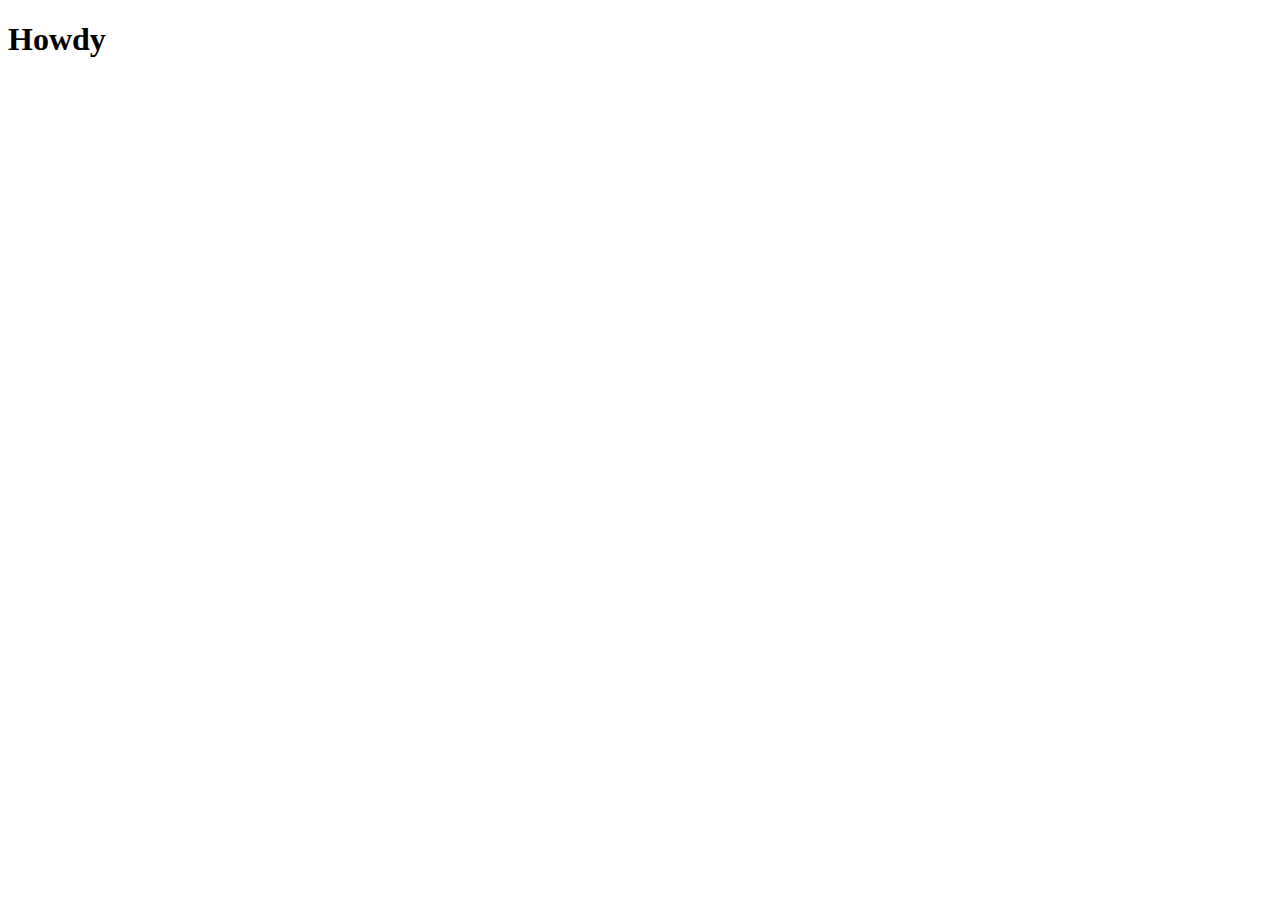
==== index.html @ bbb5dd1a "Add files via upload" ====
<!doctype html>
<html lang="nl">
	
<head>
	<meta charset="UTF-8">
	<meta name="author" content="jouw naam">
	<meta name="viewport" content="width=device-width, initial-scale=1">
	
	<title>Howdy</title>
	
	<link href="styles/style.css" rel="stylesheet">
</head>

<body>
	<h1>Howdy</h1>
	<script src="scripts/script.js"></script>
</body>
	
</html>
---- styles/style.css ----
/* CSS Document */
*, *::after, *::before {
  box-sizing:border-box;  
}
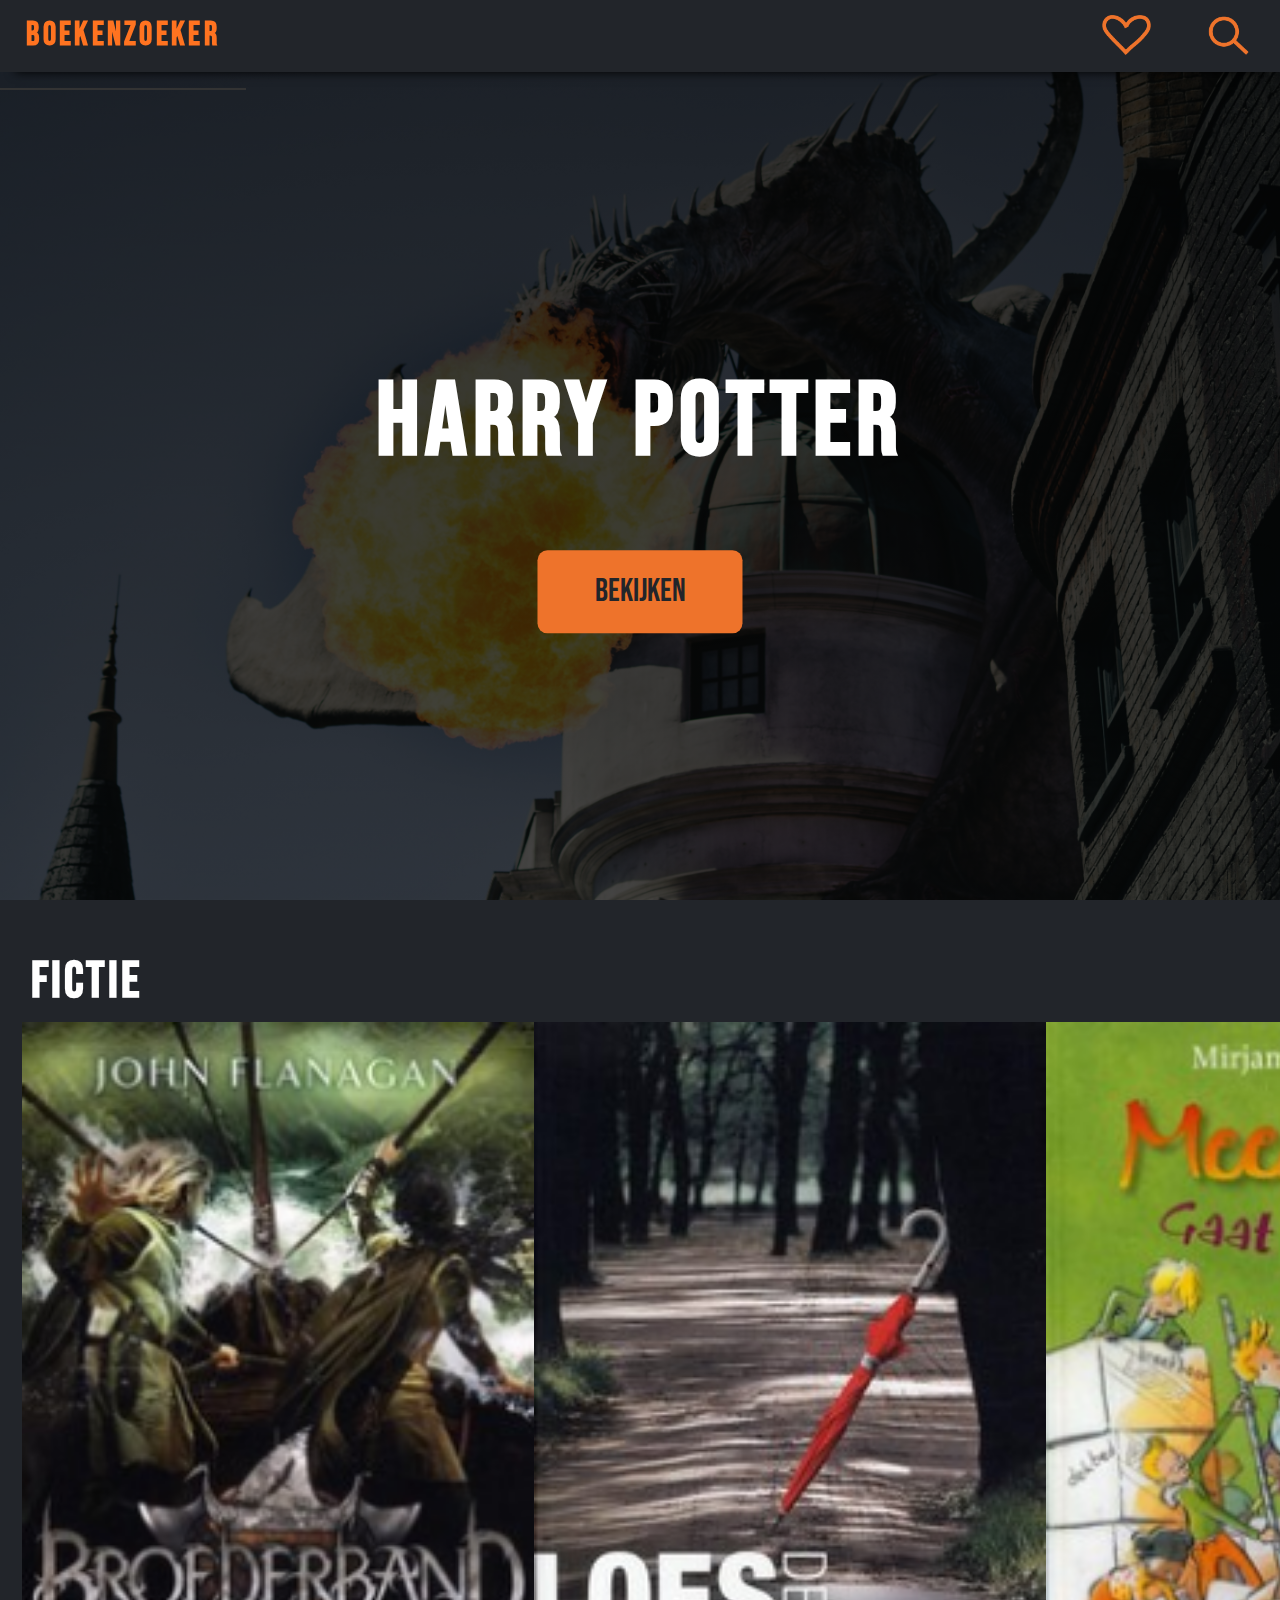
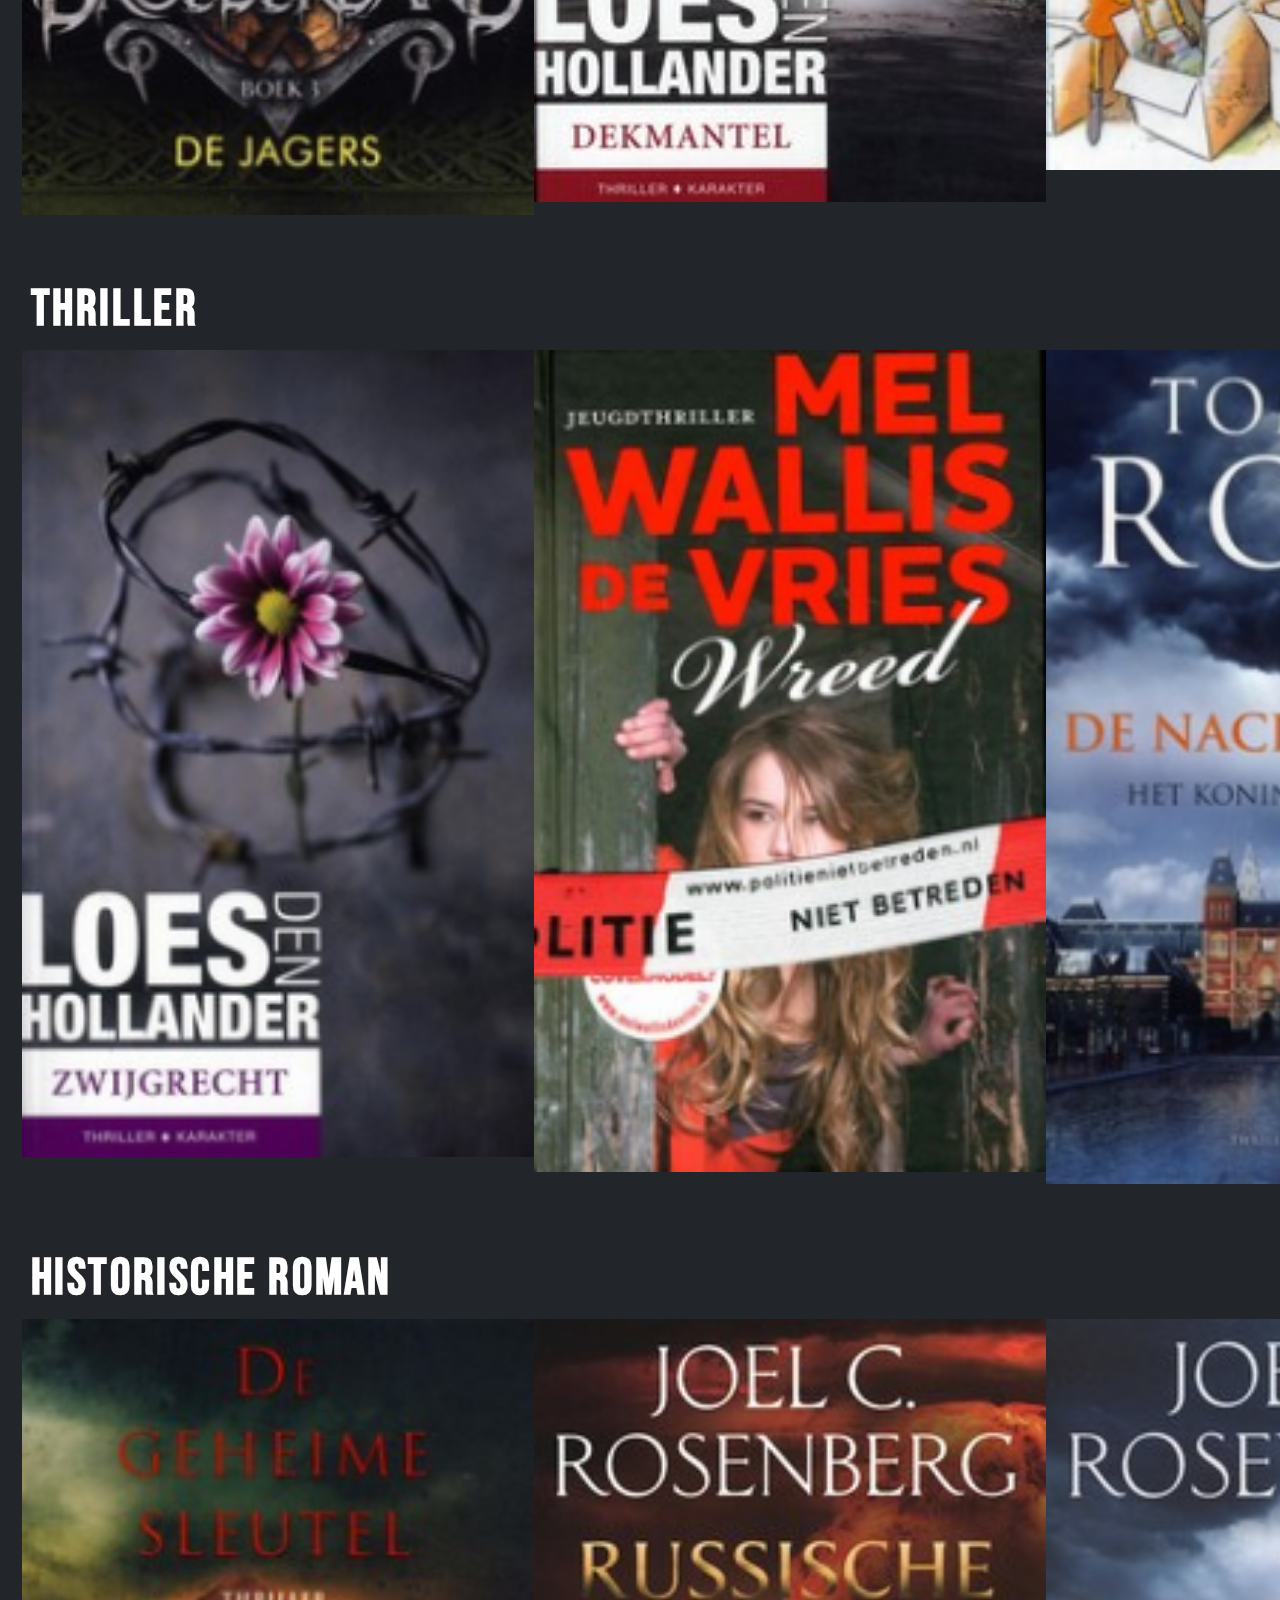
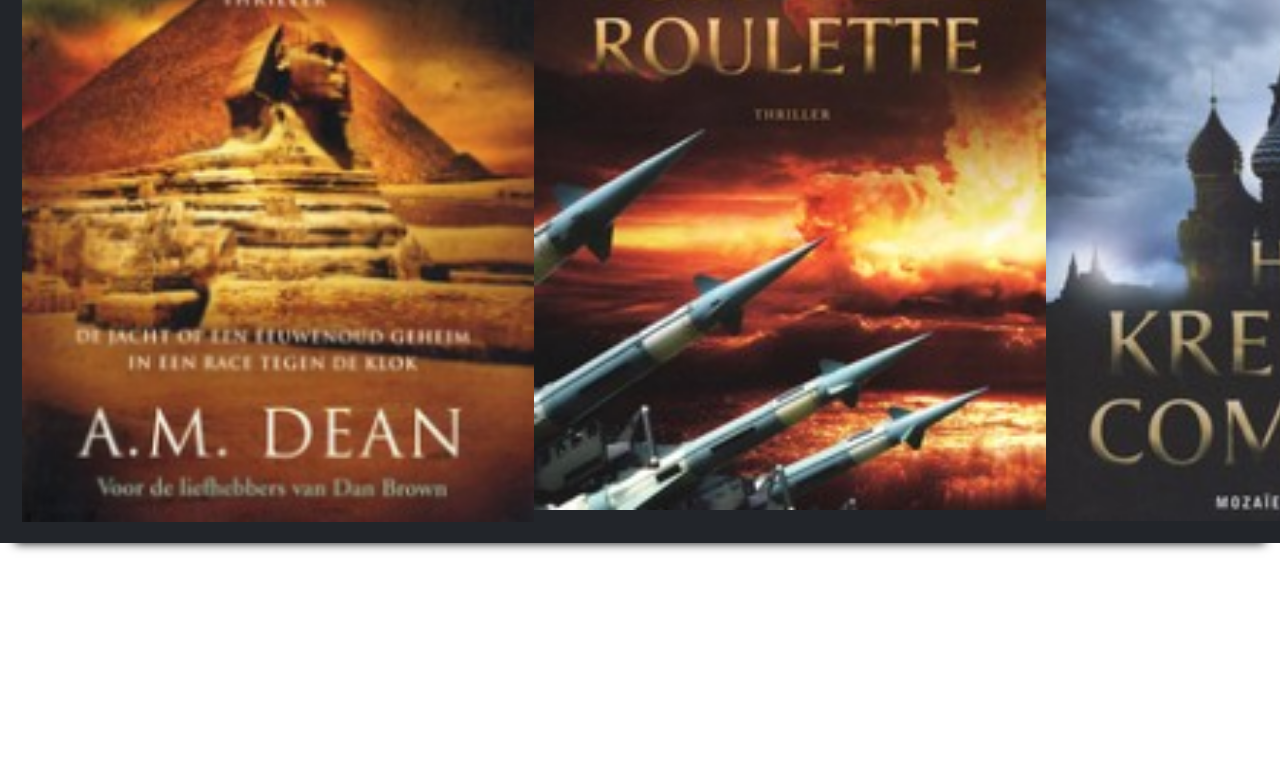
==== commit 096ba061: "Add files via upload" ====
--- a/index.html
+++ b/index.html
@@ -1,19 +1,114 @@
 <!doctype html>
 <html lang="nl">
-	
+
 <head>
-	<meta charset="UTF-8">
-	<meta name="author" content="jouw naam">
-	<meta name="viewport" content="width=device-width, initial-scale=1">
-	
-	<title>Howdy</title>
-	
-	<link href="styles/style.css" rel="stylesheet">
+    <meta charset="UTF-8">
+    <meta name="author" content="jouw naam">
+    <meta name="viewport" content="width=device-width, initial-scale=1">
+    <link rel="preconnect" href="https://fonts.gstatic.com">
+    <link href="https://fonts.googleapis.com/css2?family=Bebas+Neue&display=swap" rel="stylesheet">
+    <title>Boekenzoeker</title>
+
+    <link href="styles/style.css" rel="stylesheet">
 </head>
 
 <body>
-	<h1>Howdy</h1>
-	<script src="scripts/script.js"></script>
+    <header>
+        <nav>
+            <ul>
+                <li><a href="">Boekenzoeker</a></li>
+                <li><a href=""><img src="images/like.png" alt="like button"></a></li>
+                <li><a href=""><img src="images/zoek.png" alt="zoek button"></a></li>
+            </ul>
+        </nav>
+    </header>
+    <main>
+        <section>
+            <h1>Harry Potter</h1>
+            <button>Bekijken</button>
+        </section>
+        <section>
+            <h1>Fictie</h1>
+            <ul>
+                <li>
+                    <img src="images/fictie1.png" alt="boek broederband" />
+                </li>
+
+                <li>
+                    <img src="images/fictie2.png" alt="boek dekmantel" />
+                </li>
+
+                <li>
+                    <img src="images/fictie3.png" alt="boek mees kees" />
+                </li>
+
+                <li>
+                    <img src="images/fictie4.png" alt="boek de grijze jager" />
+                </li>
+
+                <li>
+                    <img src="images/fictie5.png" alt="boek broederband" />
+                </li>
+            </ul>
+        </section>
+        <section>
+            <h1>Thriller</h1>
+            <ul>
+                <li>
+                    <img src="images/thriller1.png" alt="boek zwijgrecht" />
+                </li>
+
+                <li>
+                    <img src="images/thriller2.png" alt="boek wreed" />
+                </li>
+
+                <li>
+                    <img src="images/thriller3.png" alt="boek de nachtwaker" />
+                </li>
+
+                <li>
+                    <img src="images/thriller4.png" alt="boek glas hard" />
+                </li>
+
+                <li>
+                    <img src="images/thriller5.png" alt="boek troost kind" />
+                </li>
+            </ul>
+        </section>
+        <section>
+            <h1>Historische roman</h1>
+            <ul>
+                <li>
+                    <img src="images/roman1.png" alt="boek de geheime sleutel" />
+                </li>
+
+                <li>
+                    <img src="images/roman2.png" alt="boek russisch roulette" />
+                </li>
+
+                <li>
+                    <img src="images/roman3.png" alt="boek het kremlin complot" />
+                </li>
+
+                <li>
+                    <img src="images/roman4.png" alt="boek schutters zilver" />
+                </li>
+
+                <li>
+                    <img src="images/roman5.png" alt="boek de griepbom" />
+                </li>
+            </ul>
+        </section>
+    </main>
+
+    <footer>
+        <section>
+            <img src="images/facebook.png" alt="facebook logo" />
+            <img src="images/instagram.png" alt="instagram logo" />
+            <img src="images/whatsapp.png" alt="whatsapp logo" />
+        </section>
+    </footer>
+
 </body>
-	
+
 </html>
--- a/styles/style.css
+++ b/styles/style.css
@@ -1,5 +1,184 @@
-/* CSS Document */
-*, *::after, *::before {
-  box-sizing:border-box;  
+*,
+*::after,
+*::before {
+    box-sizing: border-box;
+    margin: 0;
+    padding: 0;
+    font-family: 'Bebas Neue', cursive;
 }
 
+nav ul {
+    display: flex;
+    text-align: center;
+    padding: 15px 0 5px 0;
+    position: fixed;
+    width: 100vw;
+    z-index: 1;
+    background-color: #22252a;
+    box-shadow: 0px 15px 10px -15px black;
+}
+
+nav li {
+    list-style-type: none;
+}
+
+nav li:first-of-type {
+    /* Deze margin code heb ik van de 2e bron uit de readme. */
+    margin-right: auto;
+    text-align: left;
+}
+
+nav li img {
+    width: 1.5em;
+}
+
+nav li a {
+    padding: 1em 0.8em;
+    color: #FF7320;
+    font-size: calc(1.1em + 1.2vw);
+    font-weight: 900;
+    text-decoration: none;
+    text-transform: uppercase;
+    letter-spacing: 0.1em;
+}
+
+nav li a:hover {
+    border-bottom: 2px solid #333333;
+}
+
+main section:nth-of-type(1) {
+    background: linear-gradient(rgba(0, 0, 0, 0.8), rgba(0, 0, 0, 0.7)), url("../images/banner_header.jpg");
+    background-repeat: no-repeat;
+    height: 100vh;
+    background-size: cover;
+    background-position: 40% 80%;
+}
+
+main section:nth-of-type(1) H1 {
+    position: relative;
+    font-size: calc(2.5em + 5vw);
+    text-transform: uppercase;
+    color: white;
+    text-align: center;
+    top: 40%;
+    letter-spacing: 0.05em;
+}
+
+button {
+    background-color: #EE732B;
+    border: none;
+    color: #22252a;
+    padding: 0.7em 1.8em;
+    text-align: center;
+    text-decoration: none;
+    font-size: calc(1.1em + 1.1vw);
+    border-radius: 10px;
+}
+
+button:nth-of-type(1) {
+    position: absolute;
+    bottom: 25%;
+    left: 50%;
+    transform: translate(-50%, -50%);
+}
+
+button:nth-of-type(1):hover {
+    color: red;
+}
+
+main section:nth-of-type(2) {
+    background-color: #22252a;
+    background-repeat: no-repeat;
+    background-size: cover;
+    background-position: 40% 80%;
+}
+
+main section:nth-of-type(2) H1 {
+    position: relative;
+    font-size: calc(2em + 1.5vw);
+    text-transform: uppercase;
+    color: white;
+    text-align: left;
+    padding: 1em 0 0.2em 0.6em;
+    letter-spacing: 0.05em;
+}
+
+section:nth-of-type(3) {
+    background-color: #22252a;
+    background-repeat: no-repeat;
+    background-size: cover;
+    background-position: 40% 80%;
+}
+
+main section:nth-of-type(3) H1 {
+    position: relative;
+    font-size: calc(2em + 1.5vw);
+    text-transform: uppercase;
+    color: white;
+    text-align: left;
+    padding: 1em 0 0.2em 0.6em;
+    letter-spacing: 0.05em;
+}
+
+main section:nth-of-type(4) {
+    background-color: #22252a;
+    background-repeat: no-repeat;
+    background-size: cover;
+    background-position: 40% 80%;
+    margin-bottom: 25vh;
+    box-shadow: 0px 15px 10px -15px black;
+}
+
+main section:nth-of-type(4) H1 {
+    position: relative;
+    font-size: calc(2em + 1.5vw);
+    text-transform: uppercase;
+    color: white;
+    text-align: left;
+    padding: 1em 0 0.2em 0.6em;
+    letter-spacing: 0.05em;
+}
+
+main section ul {
+    margin: 0;
+    padding: 0;
+    list-style: none;
+    display: flex;
+    overflow: auto;
+    /* Deze code heb ik van de 1e bron uit de readme*/
+    scroll-snap-type: x mandatory;
+    /* Deze code heb ik van de 1e bron uit de readme*/
+    scroll-behavior: smooth;
+}
+
+main section li {
+    position: relative;
+    max-width: 32em;
+    padding: 0;
+    flex-shrink: 0;
+    /* Deze code heb ik van de 1e bron uit de readme*/
+    scroll-snap-align: center;
+}
+
+main section img {
+    width: 40vw;
+    margin: 0 0 0.5em 1.4em;
+}
+
+footer section:nth-of-type(1) {
+    display: flex;
+    justify-content: space-around;
+    position: fixed;
+    height: 25vh;
+    background-color: #22252a;
+    bottom: 0;
+    left: 0;
+    right: 0;
+    z-index: -1;
+}
+
+footer section img {
+    width: 10vw;
+    height: 10vw;
+    margin-top: 9.5vh;
+}
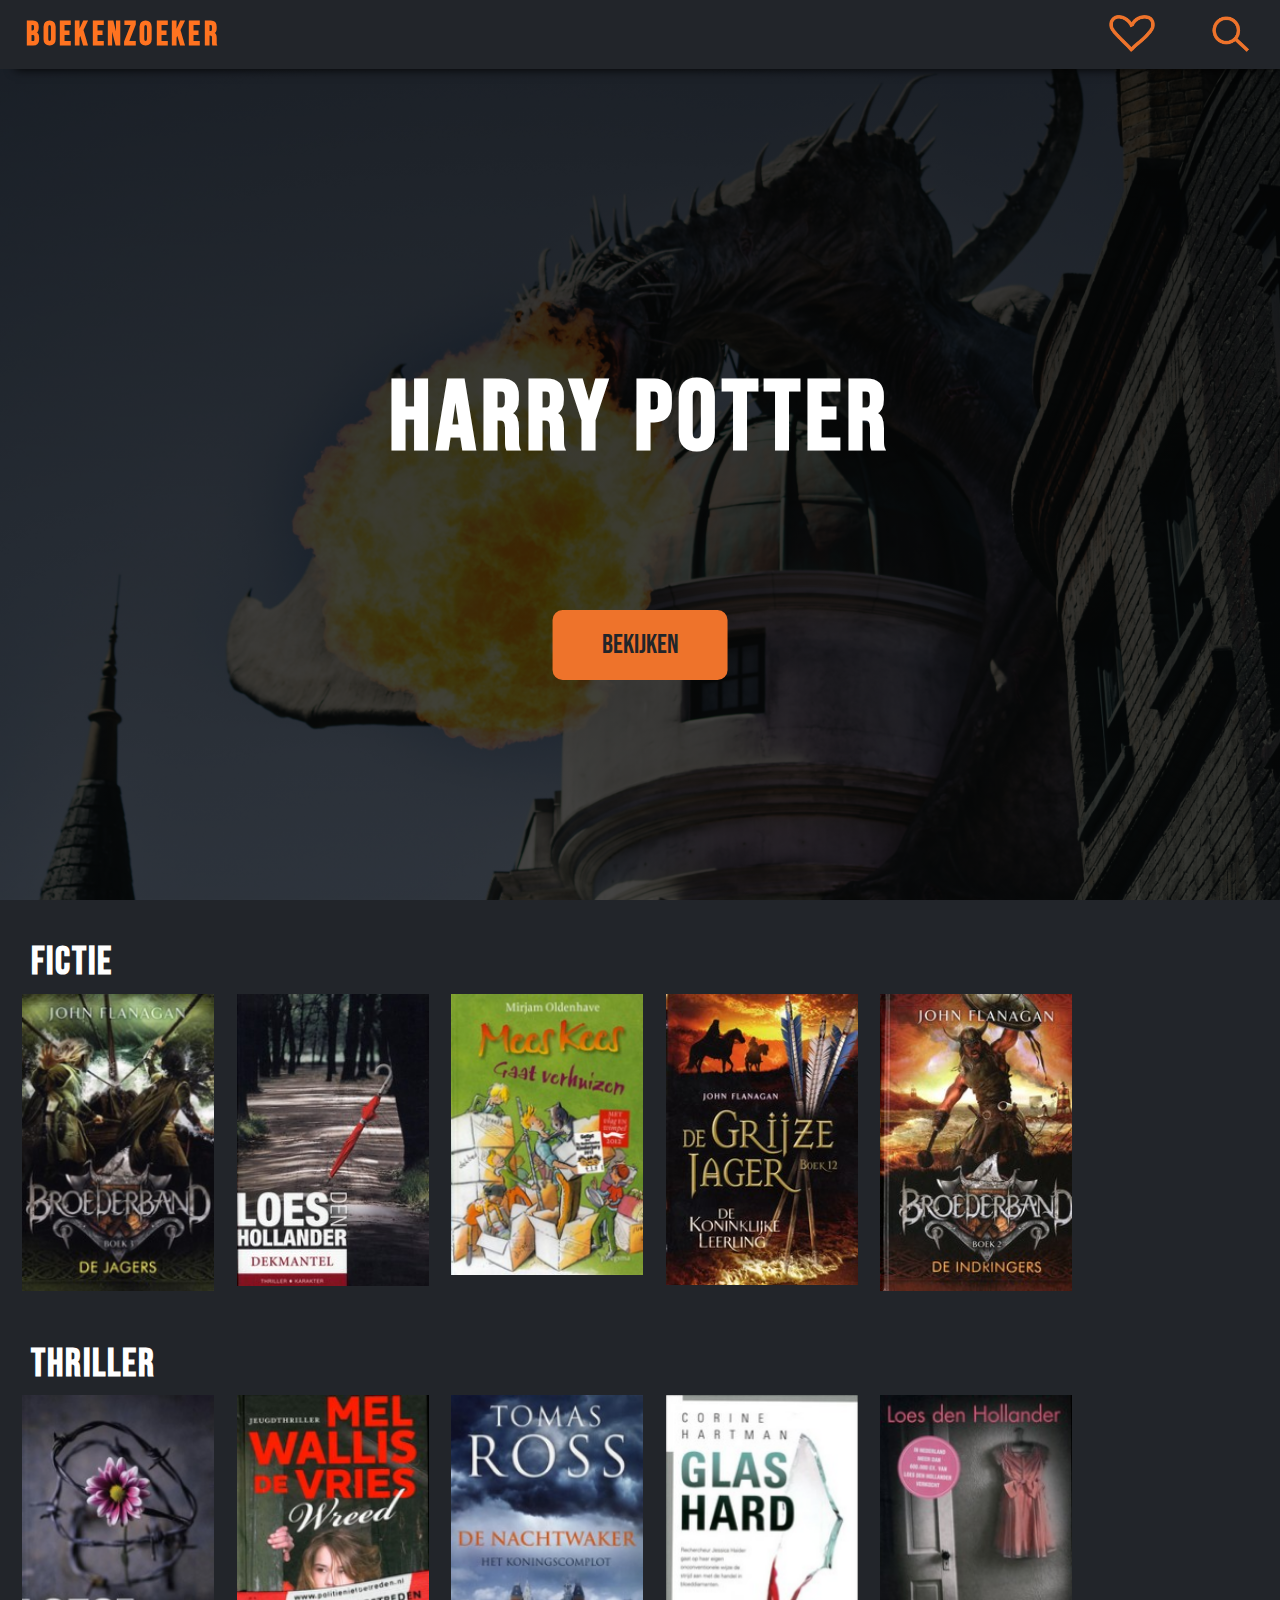
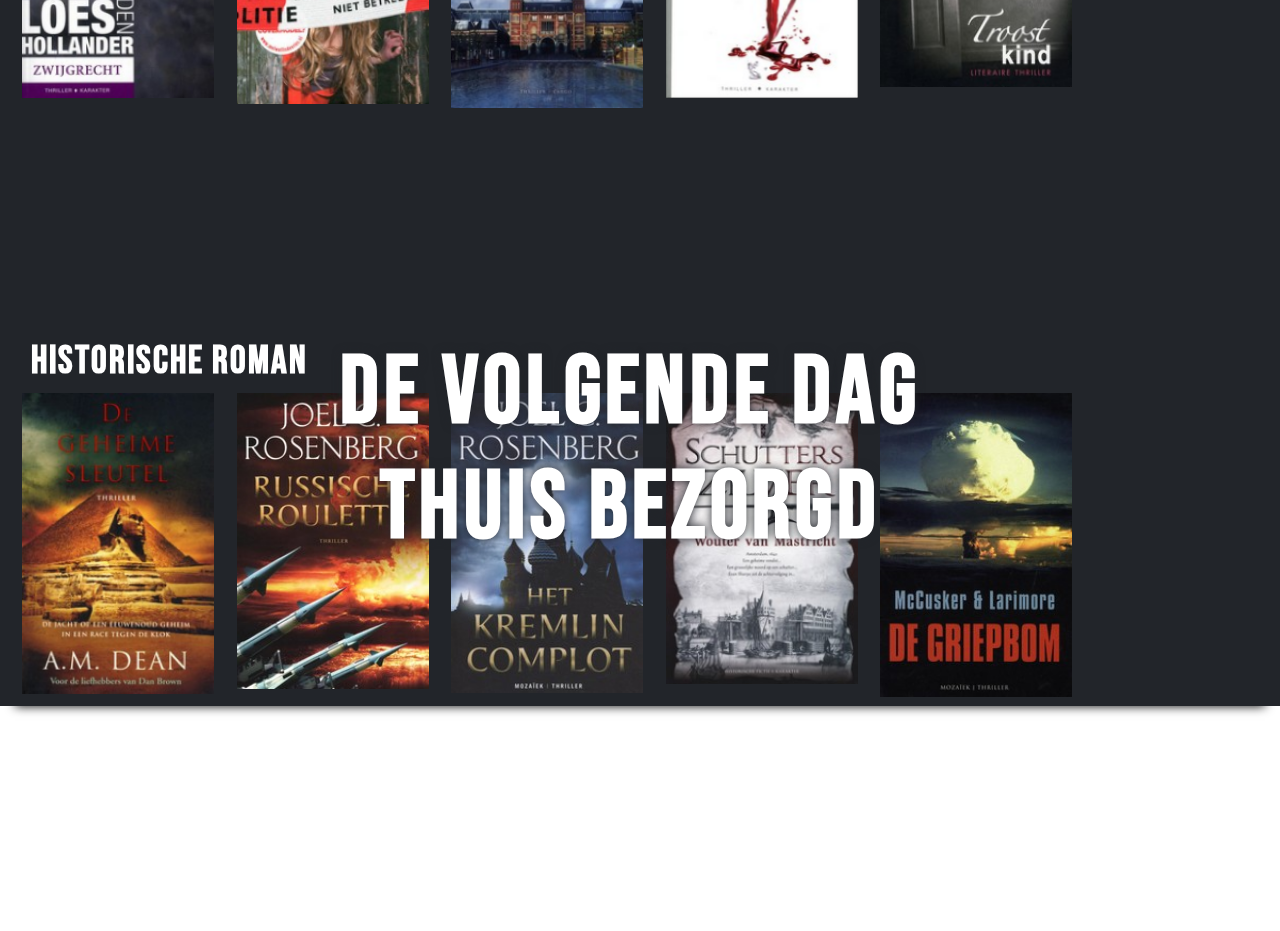
==== commit d1552beb: "Add files via upload" ====
--- a/index.html
+++ b/index.html
@@ -76,6 +76,12 @@
             </ul>
         </section>
         <section>
+           <h1>De volgende dag thuis bezorgd</h1>
+            <video autoplay muted loop>
+                <source src="images/reading_video.mp4" type="video/mp4">
+            </video>
+        </section>
+        <section>
             <h1>Historische roman</h1>
             <ul>
                 <li>
--- a/styles/style.css
+++ b/styles/style.css
@@ -7,14 +7,19 @@
     font-family: 'Bebas Neue', cursive;
 }
 
+body {
+    --achtergrondkleur: #22252a;
+    --normalekleur: #FF7320;
+}
+
 nav ul {
     display: flex;
     text-align: center;
     padding: 15px 0 5px 0;
     position: fixed;
     width: 100vw;
-    z-index: 1;
-    background-color: #22252a;
+    z-index: 2;
+    background-color: var(--achtergrondkleur);
     box-shadow: 0px 15px 10px -15px black;
 }
 
@@ -29,12 +34,12 @@
 }
 
 nav li img {
-    width: 1.5em;
+    width: calc(1em + 1vw);
 }
 
 nav li a {
-    padding: 1em 0.8em;
-    color: #FF7320;
+    padding: 1.2vw 0.8em;
+    color: var(--normalekleur);
     font-size: calc(1.1em + 1.2vw);
     font-weight: 900;
     text-decoration: none;
@@ -42,101 +47,15 @@
     letter-spacing: 0.1em;
 }
 
-nav li a:hover {
-    border-bottom: 2px solid #333333;
-}
-
-main section:nth-of-type(1) {
-    background: linear-gradient(rgba(0, 0, 0, 0.8), rgba(0, 0, 0, 0.7)), url("../images/banner_header.jpg");
-    background-repeat: no-repeat;
-    height: 100vh;
-    background-size: cover;
-    background-position: 40% 80%;
-}
-
-main section:nth-of-type(1) H1 {
-    position: relative;
-    font-size: calc(2.5em + 5vw);
-    text-transform: uppercase;
-    color: white;
-    text-align: center;
-    top: 40%;
-    letter-spacing: 0.05em;
-}
-
 button {
     background-color: #EE732B;
     border: none;
-    color: #22252a;
+    color: var(--achtergrondkleur);
     padding: 0.7em 1.8em;
     text-align: center;
     text-decoration: none;
-    font-size: calc(1.1em + 1.1vw);
+    font-size: 1.7em;
     border-radius: 10px;
-}
-
-button:nth-of-type(1) {
-    position: absolute;
-    bottom: 25%;
-    left: 50%;
-    transform: translate(-50%, -50%);
-}
-
-button:nth-of-type(1):hover {
-    color: red;
-}
-
-main section:nth-of-type(2) {
-    background-color: #22252a;
-    background-repeat: no-repeat;
-    background-size: cover;
-    background-position: 40% 80%;
-}
-
-main section:nth-of-type(2) H1 {
-    position: relative;
-    font-size: calc(2em + 1.5vw);
-    text-transform: uppercase;
-    color: white;
-    text-align: left;
-    padding: 1em 0 0.2em 0.6em;
-    letter-spacing: 0.05em;
-}
-
-section:nth-of-type(3) {
-    background-color: #22252a;
-    background-repeat: no-repeat;
-    background-size: cover;
-    background-position: 40% 80%;
-}
-
-main section:nth-of-type(3) H1 {
-    position: relative;
-    font-size: calc(2em + 1.5vw);
-    text-transform: uppercase;
-    color: white;
-    text-align: left;
-    padding: 1em 0 0.2em 0.6em;
-    letter-spacing: 0.05em;
-}
-
-main section:nth-of-type(4) {
-    background-color: #22252a;
-    background-repeat: no-repeat;
-    background-size: cover;
-    background-position: 40% 80%;
-    margin-bottom: 25vh;
-    box-shadow: 0px 15px 10px -15px black;
-}
-
-main section:nth-of-type(4) H1 {
-    position: relative;
-    font-size: calc(2em + 1.5vw);
-    text-transform: uppercase;
-    color: white;
-    text-align: left;
-    padding: 1em 0 0.2em 0.6em;
-    letter-spacing: 0.05em;
 }
 
 main section ul {
@@ -161,8 +80,125 @@
 }
 
 main section img {
-    width: 40vw;
-    margin: 0 0 0.5em 1.4em;
+    width: calc(8em + 5vw);
+    margin: 0 0 0.3em 1.4em;
+}
+
+main section:nth-of-type(1) {
+    background: linear-gradient(rgba(0, 0, 0, 0.8), rgba(0, 0, 0, 0.7)), url("../images/banner_header.jpg");
+    background-repeat: no-repeat;
+    height: 100vh;
+    background-size: cover;
+    background-position: 40% 80%;
+}
+
+main section:nth-of-type(1) H1 {
+    position: relative;
+    font-size: calc(3em + 4vw);
+    text-transform: uppercase;
+    color: white;
+    text-align: center;
+    top: 40%;
+    letter-spacing: 0.05em;
+}
+
+button:nth-of-type(1) {
+    position: absolute;
+    bottom: calc(3.5em + 10vh);
+    left: 50%;
+    transform: translate(-50%, -50%);
+}
+
+button:nth-of-type(1):hover {
+    color: red;
+}
+
+main section:nth-of-type(2) {
+    background-color: var(--achtergrondkleur);
+    background-repeat: no-repeat;
+    background-size: cover;
+    background-position: 40% 80%;
+}
+
+main section:nth-of-type(2) H1 {
+    position: relative;
+    font-size: calc(1.5em + 1.2vw);
+    text-transform: uppercase;
+    color: white;
+    text-align: left;
+    padding: 1em 0 0.2em 0.8em;
+    letter-spacing: 0.05em;
+}
+
+section:nth-of-type(3) {
+    background-color: var(--achtergrondkleur);
+    background-repeat: no-repeat;
+    background-size: cover;
+    background-position: 40% 80%;
+}
+
+main section:nth-of-type(3) H1 {
+    position: relative;
+    font-size: calc(1.5em + 1.2vw);
+    text-transform: uppercase;
+    color: white;
+    text-align: left;
+    padding: 1em 0 0.2em 0.8em;
+    letter-spacing: 0.05em;
+}
+
+section:nth-of-type(4) {
+    background-color: var(--achtergrondkleur);
+    background-repeat: no-repeat;
+    background-size: cover;
+    background-position: 40% 80%;
+}
+
+/* Deze code heb ik van de 3e bron uit de readme*/
+section:nth-of-type(4) video {
+    position: relative;
+    width: 80vw;
+    height: auto;
+    border-radius: 20px;
+    margin-top: 25%;
+    margin-bottom: -23%;
+    left: 50%;
+    transform: translate(-50%, -50%);
+}
+
+main section:nth-of-type(4) H1 {
+    position: absolute;
+    font-size: calc(1em + 6.2vw);
+    text-transform: uppercase;
+    color: white;
+    text-align: left;
+    padding: 1em 0 0.2em 0.6em;
+    letter-spacing: 0.05em;
+    margin-top: 23%;
+    left: 47%;
+    transform: translate(-50%, -50%);
+    z-index: 1;
+    text-align: center;
+    text-shadow: 0 0 0.1em var(--achtergrondkleur);
+}
+
+main section:nth-of-type(5) {
+    background-color: #22252a;
+    background-repeat: no-repeat;
+    background-size: cover;
+    background-position: 40% 80%;
+    margin-bottom: 25vh;
+    box-shadow: 0px 15px 10px -15px black;
+}
+
+main section:nth-of-type(5) H1 {
+    position: relative;
+    font-size: calc(1.5em + 1.2vw);
+    text-transform: uppercase;
+    color: white;
+    text-align: left;
+    padding: 1em 0 0.2em 0.8em;
+    letter-spacing: 0.05em;
 }
 
 footer section:nth-of-type(1) {
@@ -178,7 +214,18 @@
 }
 
 footer section img {
-    width: 10vw;
-    height: 10vw;
+    width: calc(2em + 2vw);
+    height: calc(2em + 2vw);
     margin-top: 9.5vh;
 }
+
+@media (max-width:70em) {
+    section:nth-of-type(4) video {
+        width: 100vw;
+        border-radius: 0;
+    }
+
+    section:nth-of-type(4) {
+        padding-top: 10vh;
+    }
+}
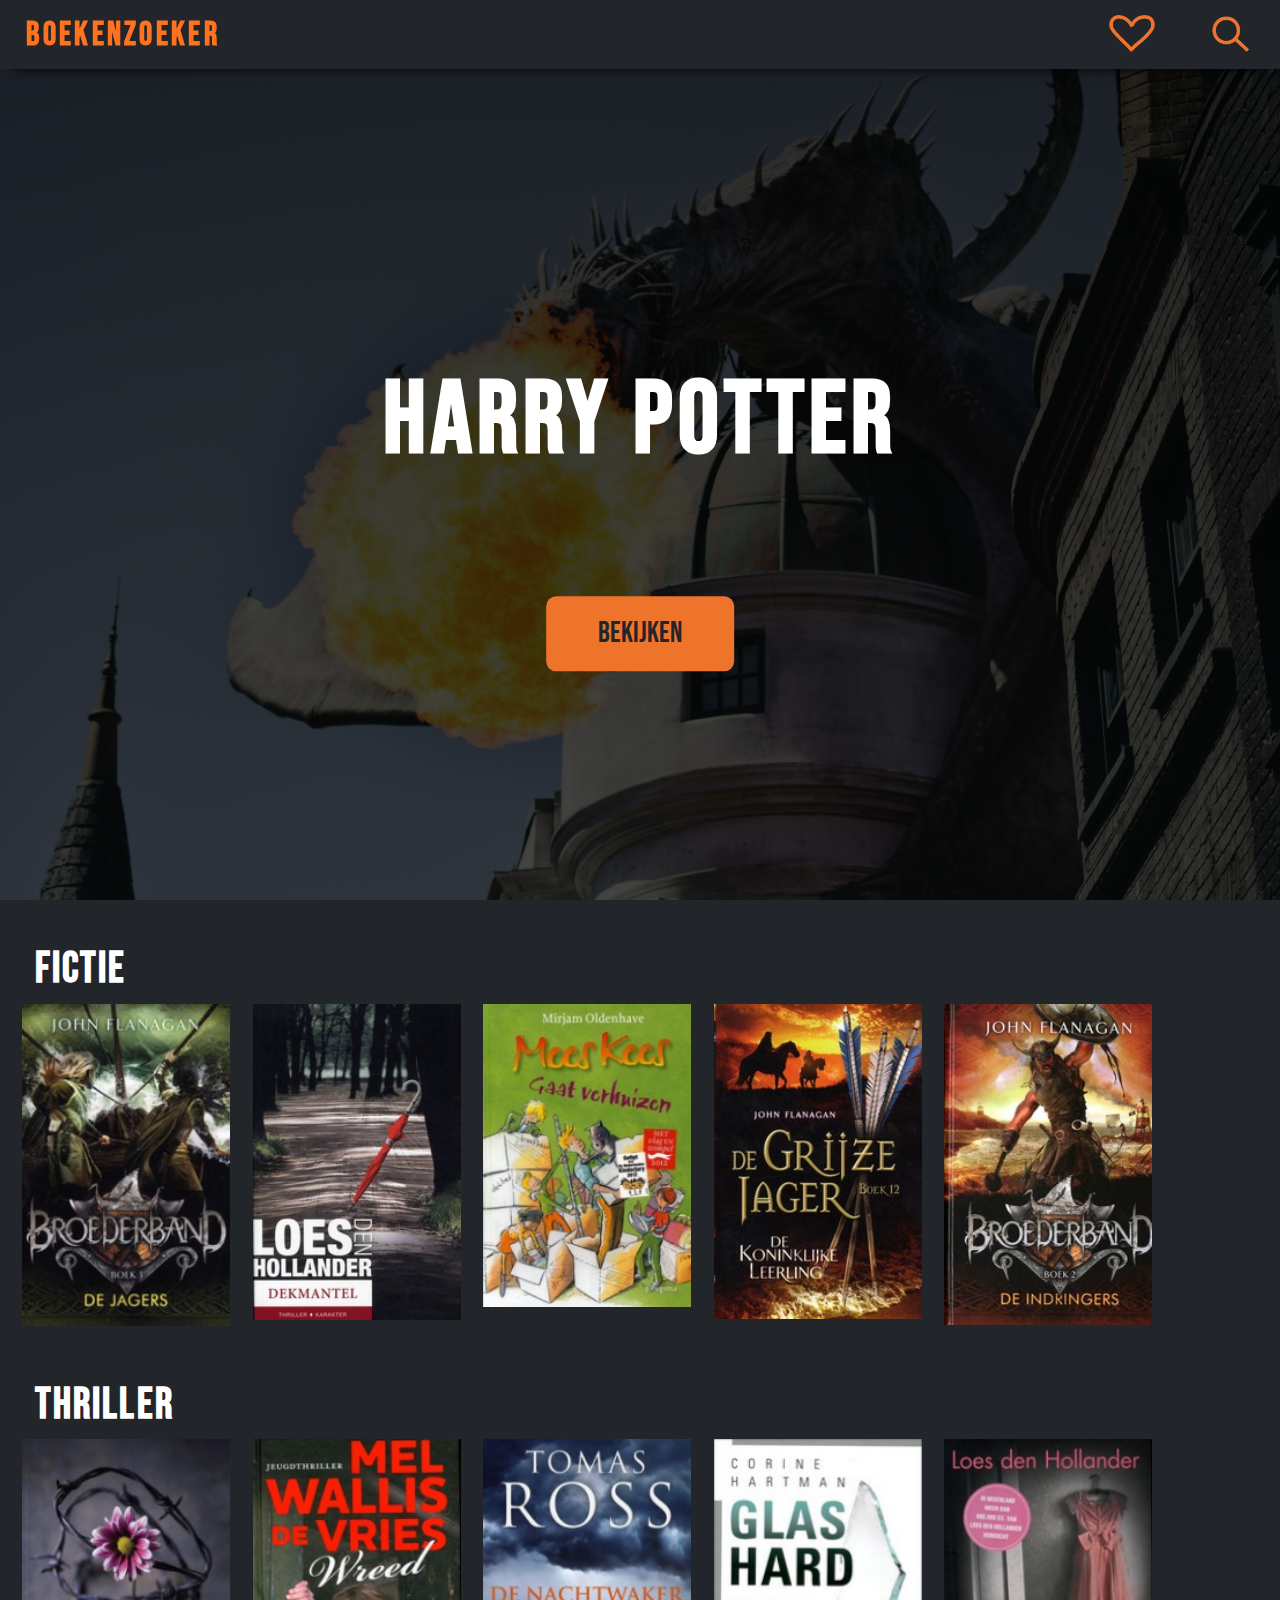
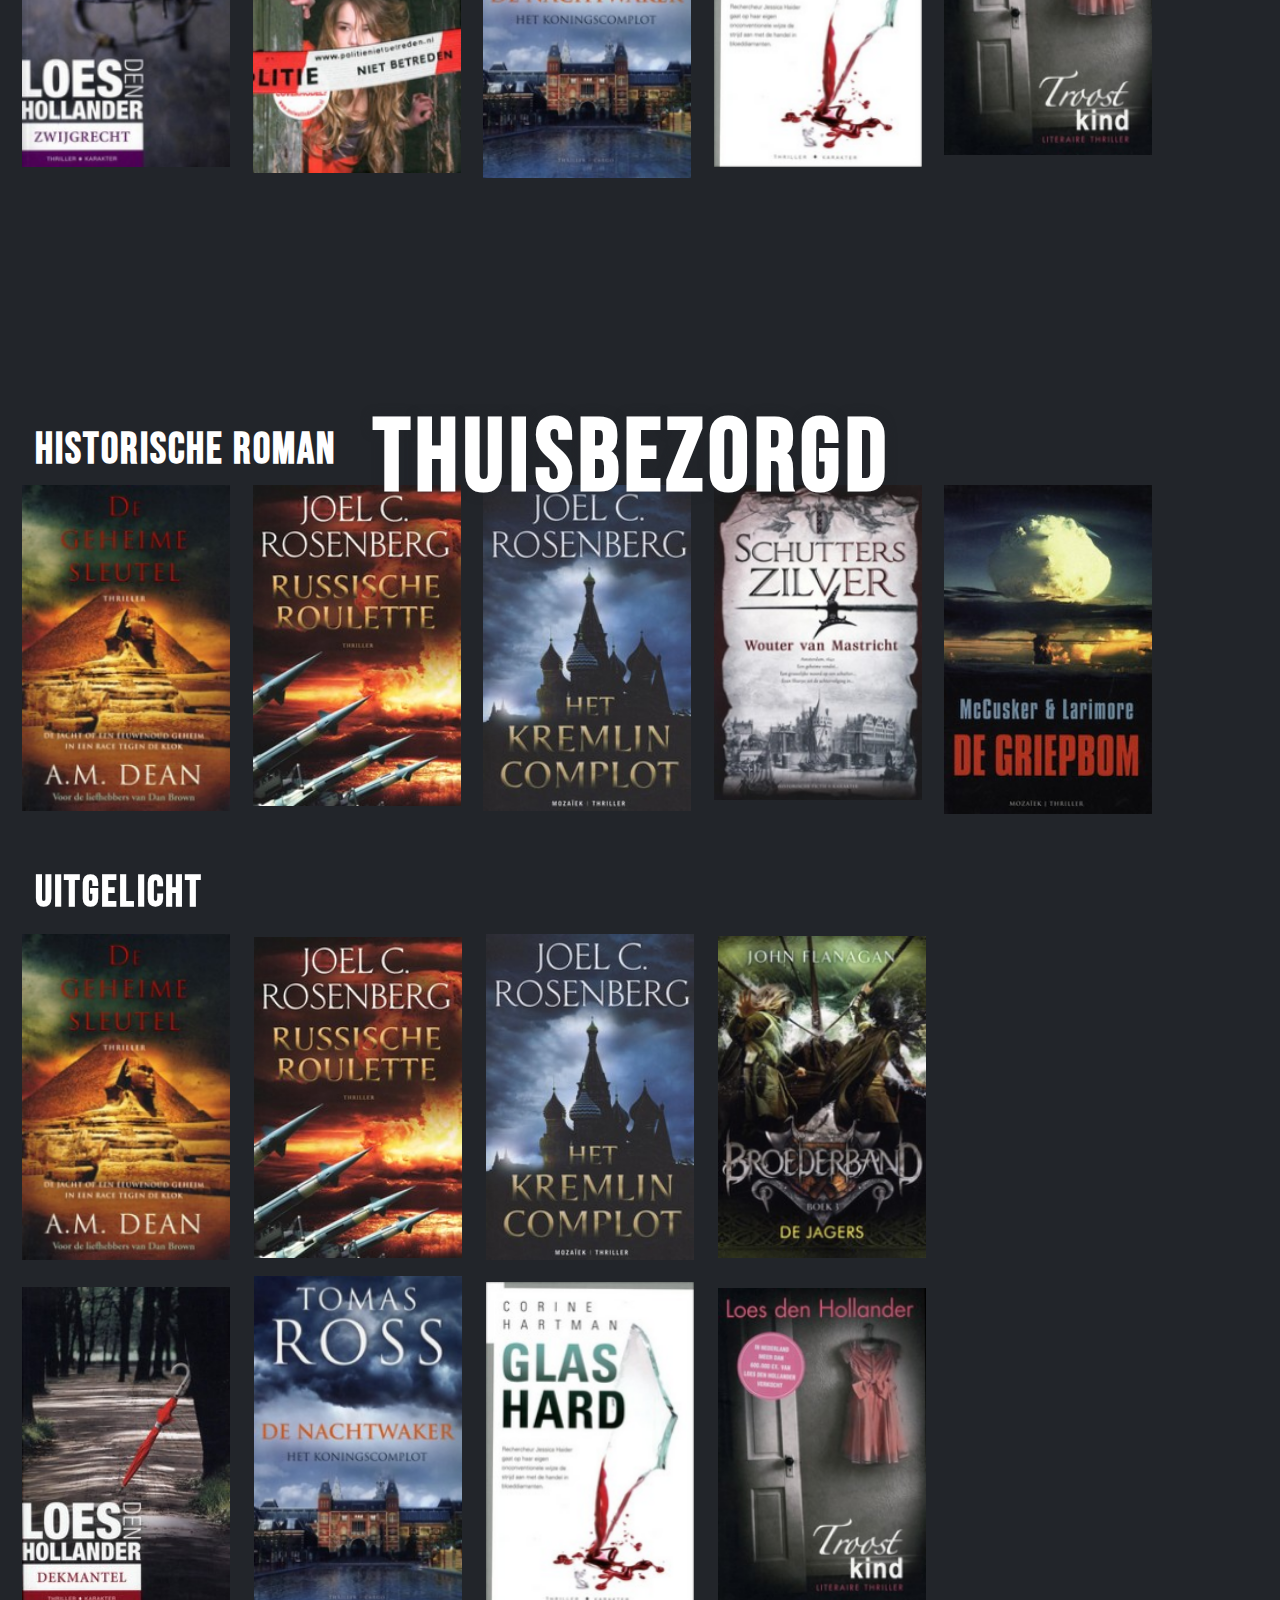
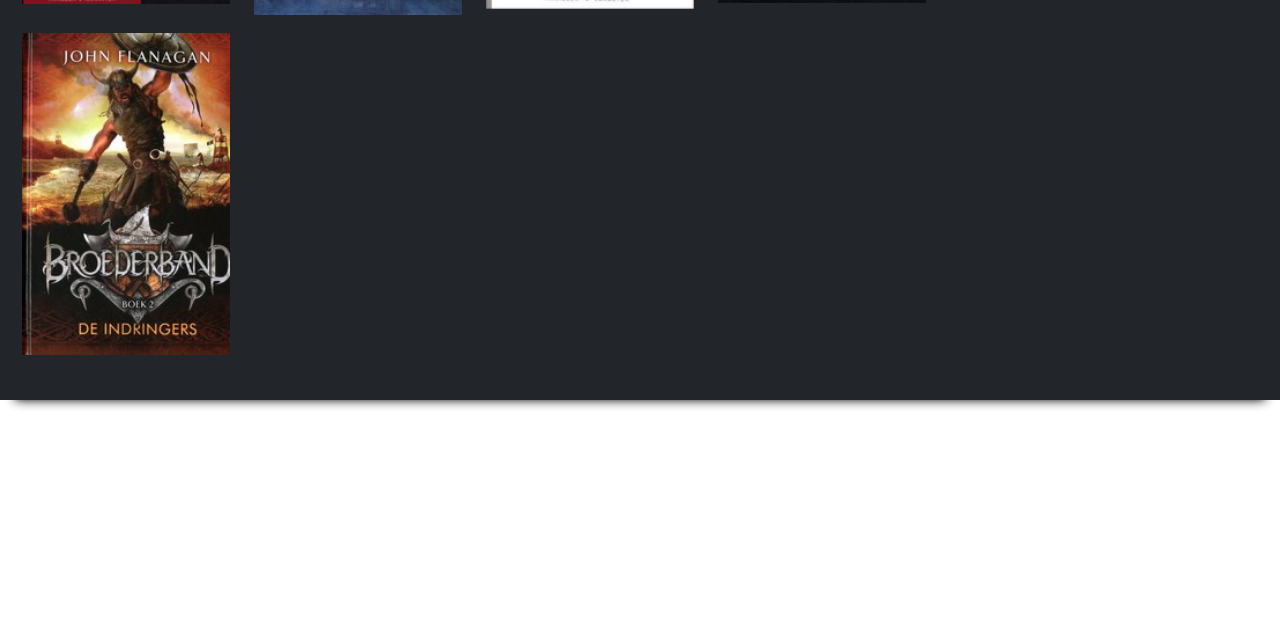
==== commit fe21e896: "Add files via upload" ====
--- a/index.html
+++ b/index.html
@@ -76,7 +76,7 @@
             </ul>
         </section>
         <section>
-           <h1>De volgende dag thuis bezorgd</h1>
+            <h1>Thuisbezorgd</h1>
             <video autoplay muted loop>
                 <source src="images/reading_video.mp4" type="video/mp4">
             </video>
@@ -105,6 +105,45 @@
                 </li>
             </ul>
         </section>
+        <section>
+            <h1>Uitgelicht</h1>
+            <ul>
+                <li>
+                    <img src="images/roman1.png" alt="boek de geheime sleutel" />
+                </li>
+
+                <li>
+                    <img src="images/roman2.png" alt="boek russisch roulette" />
+                </li>
+
+                <li>
+                    <img src="images/roman3.png" alt="boek het kremlin complot" />
+                </li>
+
+                <li>
+                    <img src="images/fictie1.png" alt="boek broederband" />
+                </li>
+
+                <li>
+                    <img src="images/fictie2.png" alt="boek dekmantel" />
+                </li>
+                <li>
+                    <img src="images/thriller3.png" alt="boek de nachtwaker" />
+                </li>
+
+                <li>
+                    <img src="images/thriller4.png" alt="boek glas hard" />
+                </li>
+
+                <li>
+                    <img src="images/thriller5.png" alt="boek troost kind" />
+                </li>
+                <li>
+                    <img src="images/fictie5.png" alt="boek broederband" />
+                </li>
+            </ul>
+        </section>
+
     </main>
 
     <footer>
--- a/styles/style.css
+++ b/styles/style.css
@@ -10,6 +10,9 @@
 body {
     --achtergrondkleur: #22252a;
     --normalekleur: #FF7320;
+    --filmh1klein: 1.5em;
+    --filmh1middel: 9vw;
+    --filmh1groot: 2.7em;
 }
 
 nav ul {
@@ -54,7 +57,6 @@
     padding: 0.7em 1.8em;
     text-align: center;
     text-decoration: none;
-    font-size: 1.7em;
     border-radius: 10px;
 }
 
@@ -80,7 +82,7 @@
 }
 
 main section img {
-    width: calc(8em + 5vw);
+    width: clamp(8em, 40vw, 13em);
     margin: 0 0 0.3em 1.4em;
 }
 
@@ -94,7 +96,7 @@
 
 main section:nth-of-type(1) H1 {
     position: relative;
-    font-size: calc(3em + 4vw);
+    font-size: clamp(3.5em, 8vw, 8em);
     text-transform: uppercase;
     color: white;
     text-align: center;
@@ -103,6 +105,7 @@
 }
 
 button:nth-of-type(1) {
+    font-size: clamp(1.4em, 4vw, 1.8em);
     position: absolute;
     bottom: calc(3.5em + 10vh);
     left: 50%;
@@ -122,7 +125,7 @@
 
 main section:nth-of-type(2) H1 {
     position: relative;
-    font-size: calc(1.5em + 1.2vw);
+    font-size: clamp(var(--filmh1klein), var(--filmh1middel), var(--filmh1groot));
     text-transform: uppercase;
     color: white;
     text-align: left;
@@ -139,7 +142,7 @@
 
 main section:nth-of-type(3) H1 {
     position: relative;
-    font-size: calc(1.5em + 1.2vw);
+    font-size: clamp(var(--filmh1klein), var(--filmh1middel), var(--filmh1groot));
     text-transform: uppercase;
     color: white;
     text-align: left;
@@ -157,24 +160,24 @@
 /* Deze code heb ik van de 3e bron uit de readme*/
 section:nth-of-type(4) video {
     position: relative;
-    width: 80vw;
+    width: 60vw;
     height: auto;
     border-radius: 20px;
-    margin-top: 25%;
-    margin-bottom: -23%;
+    margin-top: 20%;
+    margin-bottom: -17%;
     left: 50%;
     transform: translate(-50%, -50%);
 }
 
 main section:nth-of-type(4) H1 {
     position: absolute;
-    font-size: calc(1em + 6.2vw);
+    font-size: clamp(3.5em, 8vw, 8em);
     text-transform: uppercase;
     color: white;
     text-align: left;
     padding: 1em 0 0.2em 0.6em;
     letter-spacing: 0.05em;
-    margin-top: 23%;
+    margin-top: 18%;
     left: 47%;
     transform: translate(-50%, -50%);
     z-index: 1;
@@ -183,22 +186,49 @@
 }
 
 main section:nth-of-type(5) {
-    background-color: #22252a;
-    background-repeat: no-repeat;
-    background-size: cover;
-    background-position: 40% 80%;
+    background-color: var(--achtergrondkleur);
+    background-repeat: no-repeat;
+    background-size: cover;
+    background-position: 40% 80%;
+}
+
+main section:nth-of-type(5) H1 {
+    position: relative;
+    font-size: clamp(var(--filmh1klein), var(--filmh1middel), var(--filmh1groot));
+    text-transform: uppercase;
+    color: white;
+    text-align: left;
+    padding: 1em 0 0.2em 0.8em;
+    letter-spacing: 0.05em;
+}
+
+main section:nth-of-type(6) {
+    background-color: var(--achtergrondkleur);
+    background-repeat: no-repeat;
+    background-size: cover;
+    background-position: 40% 80%;
+    box-shadow: 0px 15px 10px -15px black;
     margin-bottom: 25vh;
-    box-shadow: 0px 15px 10px -15px black;
-}
-
-main section:nth-of-type(5) H1 {
-    position: relative;
-    font-size: calc(1.5em + 1.2vw);
-    text-transform: uppercase;
-    color: white;
-    text-align: left;
-    padding: 1em 0 0.2em 0.8em;
-    letter-spacing: 0.05em;
+    padding-bottom: 3vh;
+}
+
+main section:nth-of-type(6) H1 {
+    position: relative;
+    font-size: clamp(var(--filmh1klein), var(--filmh1middel), var(--filmh1groot));
+    text-transform: uppercase;
+    color: white;
+    text-align: left;
+    padding: 1em 0 0.2em 0.8em;
+    letter-spacing: 0.05em;
+}
+
+main section:nth-of-type(6) ul {
+    display: grid;
+    grid-template-columns: clamp(10.5em, 40vw, 14.5em) clamp(10.5em, 40vw, 14.5em) clamp(10.5em, 40vw, 14.5em) clamp(10.5em, 40vw, 14.5em);
+    grid-template-rows: 1fr 1fr 1fr;
+    align-items: center;
+    list-style: none;
+    overflow: auto;
 }
 
 footer section:nth-of-type(1) {
@@ -214,8 +244,8 @@
 }
 
 footer section img {
-    width: calc(2em + 2vw);
-    height: calc(2em + 2vw);
+    width: clamp(2.8em, 2.7vw, 3.3em);
+    height: clamp(2.8em, 2.7vw, 3.3em);
     margin-top: 9.5vh;
 }
 
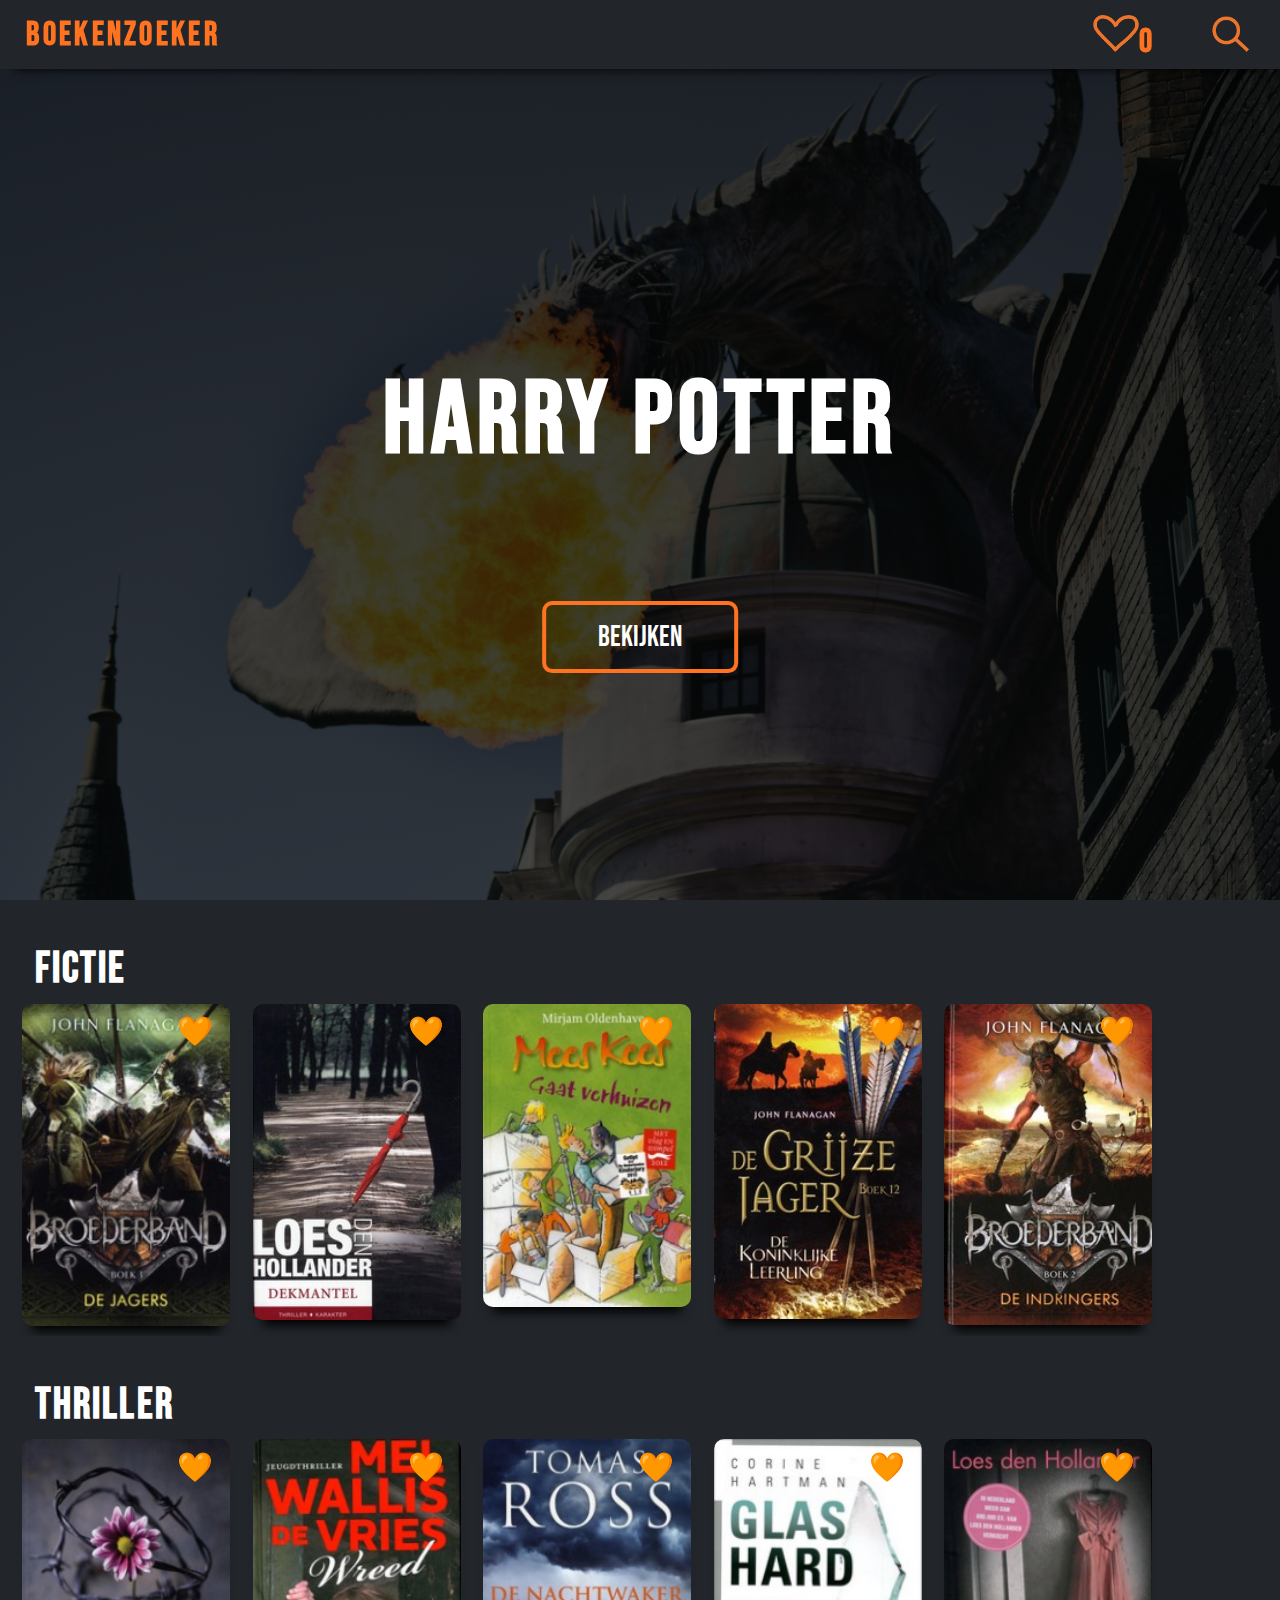
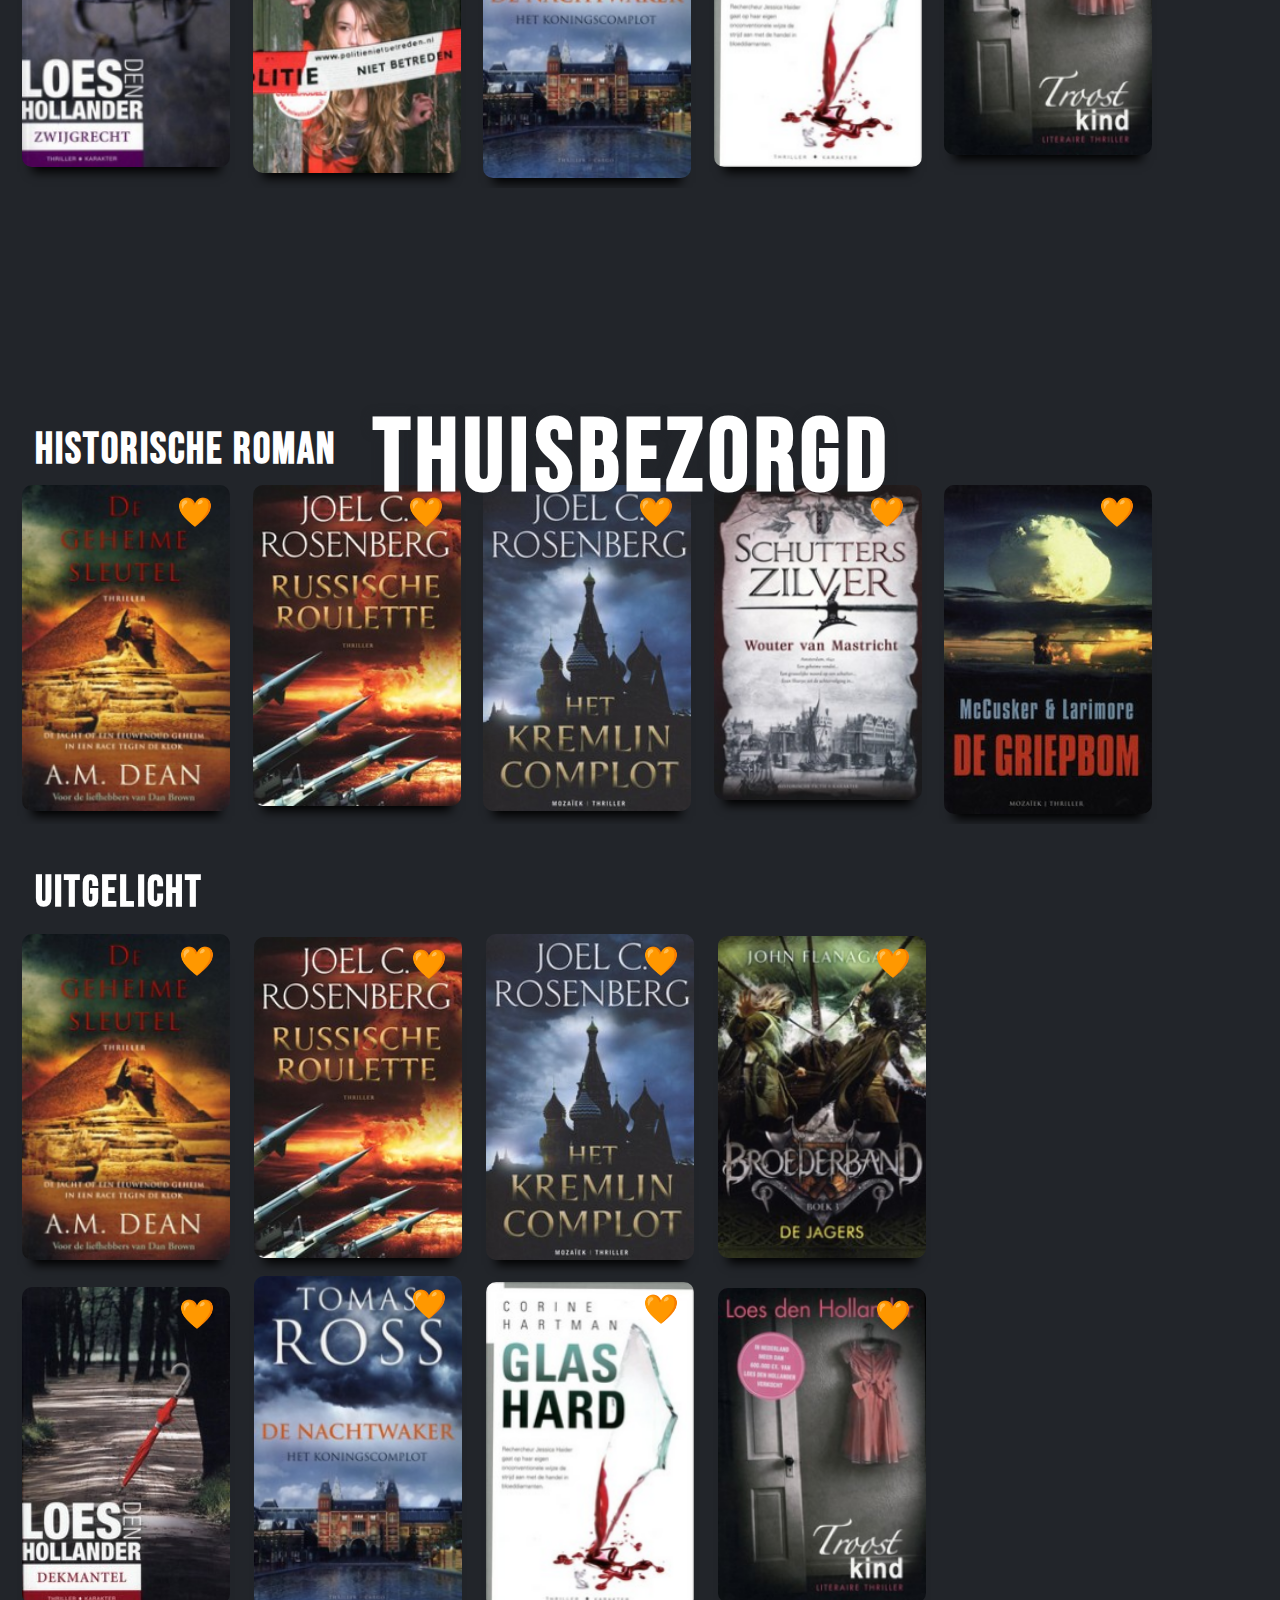
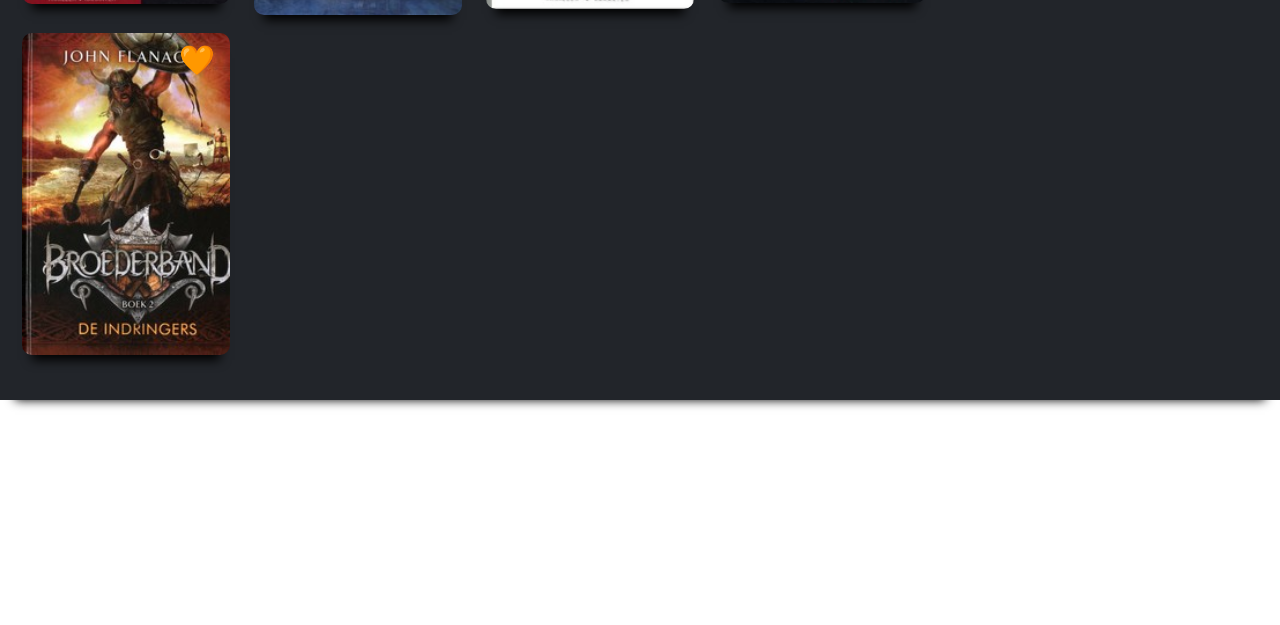
==== commit ef1fa099: "Add files via upload" ====
--- a/index.html
+++ b/index.html
@@ -16,142 +16,164 @@
     <header>
         <nav>
             <ul>
-                <li><a href="">Boekenzoeker</a></li>
-                <li><a href=""><img src="images/like.png" alt="like button"></a></li>
+                <li><a href="index.html">Boekenzoeker</a></li>
+                <li><a class="wishlist" href=""><img src="images/like.png" alt="like button"><span>0</span></a></li>
                 <li><a href=""><img src="images/zoek.png" alt="zoek button"></a></li>
             </ul>
         </nav>
     </header>
-    <main>
+    <main class="index">
         <section>
             <h1>Harry Potter</h1>
-            <button>Bekijken</button>
+            <a href="detail.html">Bekijken</a>
         </section>
         <section>
-            <h1>Fictie</h1>
+            <h2>Fictie</h2>
             <ul>
                 <li>
-                    <img src="images/fictie1.png" alt="boek broederband" />
+                    <a href="detail.html"><img src="images/fictie1.png" alt="boek broederband"></a>
+                    <button class="wish" aria-label="Add to Favorites">🧡</button>
                 </li>
 
                 <li>
-                    <img src="images/fictie2.png" alt="boek dekmantel" />
+                    <a href="detail.html"><img src="images/fictie2.png" alt="boek dekmantel" /></a>
+                    <button class="wish" aria-label="Add to Favorites">🧡</button>
                 </li>
 
                 <li>
-                    <img src="images/fictie3.png" alt="boek mees kees" />
+                    <a href="detail.html"><img src="images/fictie3.png" alt="boek mees kees"></a>
+                    <button class="wish" aria-label="Add to Favorites">🧡</button>
                 </li>
 
                 <li>
-                    <img src="images/fictie4.png" alt="boek de grijze jager" />
+                    <a href="detail.html"><img src="images/fictie4.png" alt="boek de grijze jager" /></a>
+                    <button class="wish" aria-label="Add to Favorites">🧡</button>
                 </li>
 
                 <li>
-                    <img src="images/fictie5.png" alt="boek broederband" />
+                    <a href="detail.html"><img src="images/fictie5.png" alt="boek broederband" /></a>
+                    <button class="wish" aria-label="Add to Favorites">🧡</button>
                 </li>
             </ul>
         </section>
         <section>
-            <h1>Thriller</h1>
+            <h2>Thriller</h2>
             <ul>
                 <li>
-                    <img src="images/thriller1.png" alt="boek zwijgrecht" />
+                    <a href="detail.html"><img src="images/thriller1.png" alt="boek zwijgrecht" /></a>
+                    <button class="wish" aria-label="Add to Favorites">🧡</button>
                 </li>
 
                 <li>
-                    <img src="images/thriller2.png" alt="boek wreed" />
+                    <a href="detail.html"><img src="images/thriller2.png" alt="boek wreed" /></a>
+                    <button class="wish" aria-label="Add to Favorites">🧡</button>
                 </li>
 
                 <li>
-                    <img src="images/thriller3.png" alt="boek de nachtwaker" />
+                    <a href="detail.html"><img src="images/thriller3.png" alt="boek de nachtwaker" /></a>
+                    <button class="wish" aria-label="Add to Favorites">🧡</button>
                 </li>
 
                 <li>
-                    <img src="images/thriller4.png" alt="boek glas hard" />
+                    <a href="detail.html"><img src="images/thriller4.png" alt="boek glas hard" /></a>
+                    <button class="wish" aria-label="Add to Favorites">🧡</button>
                 </li>
 
                 <li>
-                    <img src="images/thriller5.png" alt="boek troost kind" />
+                    <a href="detail.html"><img src="images/thriller5.png" alt="boek troost kind" /></a>
+                    <button class="wish" aria-label="Add to Favorites">🧡</button>
                 </li>
             </ul>
         </section>
         <section>
-            <h1>Thuisbezorgd</h1>
+            <h2>Thuisbezorgd</h2>
             <video autoplay muted loop>
                 <source src="images/reading_video.mp4" type="video/mp4">
             </video>
         </section>
         <section>
-            <h1>Historische roman</h1>
+            <h2>Historische roman</h2>
             <ul>
                 <li>
-                    <img src="images/roman1.png" alt="boek de geheime sleutel" />
+                    <a href="detail.html"><img src="images/roman1.png" alt="boek de geheime sleutel" /></a>
+                    <button class="wish" aria-label="Add to Favorites">🧡</button>
                 </li>
 
                 <li>
-                    <img src="images/roman2.png" alt="boek russisch roulette" />
+                    <a href="detail.html"><img src="images/roman2.png" alt="boek russisch roulette" /></a>
+                    <button class="wish" aria-label="Add to Favorites">🧡</button>
                 </li>
 
                 <li>
-                    <img src="images/roman3.png" alt="boek het kremlin complot" />
+                    <a href="detail.html"><img src="images/roman3.png" alt="boek het kremlin complot" /></a>
+                    <button class="wish" aria-label="Add to Favorites">🧡</button>
                 </li>
 
                 <li>
-                    <img src="images/roman4.png" alt="boek schutters zilver" />
+                    <a href="detail.html"><img src="images/roman4.png" alt="boek schutters zilver" /></a>
+                    <button class="wish" aria-label="Add to Favorites">🧡</button>
                 </li>
 
                 <li>
-                    <img src="images/roman5.png" alt="boek de griepbom" />
+                    <a href="detail.html"><img src="images/roman5.png" alt="boek de griepbom" /></a>
+                    <button class="wish" aria-label="Add to Favorites">🧡</button>
                 </li>
             </ul>
         </section>
         <section>
-            <h1>Uitgelicht</h1>
+            <h2>Uitgelicht</h2>
             <ul>
                 <li>
-                    <img src="images/roman1.png" alt="boek de geheime sleutel" />
+                    <a href="detail.html"><img src="images/roman1.png" alt="boek de geheime sleutel" /></a>
+                    <button class="wish" aria-label="Add to Favorites">🧡</button>
                 </li>
 
                 <li>
-                    <img src="images/roman2.png" alt="boek russisch roulette" />
+                    <a href="detail.html"><img src="images/roman2.png" alt="boek russisch roulette" /></a>
+                    <button class="wish" aria-label="Add to Favorites">🧡</button>
                 </li>
 
                 <li>
-                    <img src="images/roman3.png" alt="boek het kremlin complot" />
+                    <a href="detail.html"><img src="images/roman3.png" alt="boek het kremlin complot" /></a>
+                    <button class="wish" aria-label="Add to Favorites">🧡</button>
                 </li>
 
                 <li>
-                    <img src="images/fictie1.png" alt="boek broederband" />
+                    <a href="detail.html"><img src="images/fictie1.png" alt="boek broederband" /></a>
+                    <button class="wish" aria-label="Add to Favorites">🧡</button>
                 </li>
 
                 <li>
-                    <img src="images/fictie2.png" alt="boek dekmantel" />
+                    <a href="detail.html"><img src="images/fictie2.png" alt="boek dekmantel" /></a>
+                    <button class="wish" aria-label="Add to Favorites">🧡</button>
                 </li>
                 <li>
-                    <img src="images/thriller3.png" alt="boek de nachtwaker" />
+                    <a href="detail.html"><img src="images/thriller3.png" alt="boek de nachtwaker" /></a>
+                    <button class="wish" aria-label="Add to Favorites">🧡</button>
                 </li>
 
                 <li>
-                    <img src="images/thriller4.png" alt="boek glas hard" />
+                    <a href="detail.html"><img src="images/thriller4.png" alt="boek glas hard" /></a>
+                    <button class="wish" aria-label="Add to Favorites">🧡</button>
                 </li>
 
                 <li>
-                    <img src="images/thriller5.png" alt="boek troost kind" />
+                    <a href="detail.html"><img src="images/thriller5.png" alt="boek troost kind" /></a>
+                    <button class="wish" aria-label="Add to Favorites">🧡</button>
                 </li>
                 <li>
-                    <img src="images/fictie5.png" alt="boek broederband" />
+                    <a href="detail.html"><img src="images/fictie5.png" alt="boek broederband" /></a>
+                    <button class="wish" aria-label="Add to Favorites">🧡</button>
                 </li>
             </ul>
         </section>
-
+        <script src="scripts/script.js"></script>
     </main>
 
     <footer>
-        <section>
             <img src="images/facebook.png" alt="facebook logo" />
             <img src="images/instagram.png" alt="instagram logo" />
             <img src="images/whatsapp.png" alt="whatsapp logo" />
-        </section>
     </footer>
 
 </body>
--- a/styles/style.css
+++ b/styles/style.css
@@ -50,17 +50,7 @@
     letter-spacing: 0.1em;
 }
 
-button {
-    background-color: #EE732B;
-    border: none;
-    color: var(--achtergrondkleur);
-    padding: 0.7em 1.8em;
-    text-align: center;
-    text-decoration: none;
-    border-radius: 10px;
-}
-
-main section ul {
+section ul {
     margin: 0;
     padding: 0;
     list-style: none;
@@ -72,7 +62,7 @@
     scroll-behavior: smooth;
 }
 
-main section li {
+section li {
     position: relative;
     max-width: 32em;
     padding: 0;
@@ -81,12 +71,30 @@
     scroll-snap-align: center;
 }
 
-main section img {
+section img {
     width: clamp(8em, 40vw, 13em);
     margin: 0 0 0.3em 1.4em;
-}
-
-main section:nth-of-type(1) {
+    transition: 0.4s;
+    box-shadow: 0px 15px 10px -10px black;
+    border-radius: 10px;
+}
+
+section img:hover {
+    border: 4px solid white;
+    cursor: pointer;
+}
+
+section H2 {
+    position: relative;
+    font-size: clamp(var(--filmh1klein), var(--filmh1middel), var(--filmh1groot));
+    text-transform: uppercase;
+    color: white;
+    text-align: left;
+    padding: 1em 0 0.2em 0.8em;
+    letter-spacing: 0.05em;
+}
+
+.index section:nth-of-type(1) {
     background: linear-gradient(rgba(0, 0, 0, 0.8), rgba(0, 0, 0, 0.7)), url("../images/banner_header.jpg");
     background-repeat: no-repeat;
     height: 100vh;
@@ -94,7 +102,7 @@
     background-position: 40% 80%;
 }
 
-main section:nth-of-type(1) H1 {
+.index section:nth-of-type(1) H1 {
     position: relative;
     font-size: clamp(3.5em, 8vw, 8em);
     text-transform: uppercase;
@@ -102,55 +110,86 @@
     text-align: center;
     top: 40%;
     letter-spacing: 0.05em;
-}
-
-button:nth-of-type(1) {
+    animation: titelanim 6s;
+}
+
+@keyframes titelanim {
+    0% {
+        letter-spacing: -3em;
+        filter: blur(0.7em);
+    }
+
+    50% {
+        letter-spacing: -1em;
+        filter: blur(0.3em);
+    }
+
+    70% {
+        letter-spacing: 0;
+    }
+
+    100% {
+        letter-spacing: 0.05em;
+    }
+}
+
+.index section:nth-of-type(1) a {
+    border: none;
+    padding: 0.5em 1.8em;
+    text-align: center;
+    text-decoration: none;
+    border-radius: 10px;
+    background-color: transparent;
     font-size: clamp(1.4em, 4vw, 1.8em);
+    color: white;
     position: absolute;
     bottom: calc(3.5em + 10vh);
     left: 50%;
     transform: translate(-50%, -50%);
-}
-
-button:nth-of-type(1):hover {
-    color: red;
-}
-
-main section:nth-of-type(2) {
-    background-color: var(--achtergrondkleur);
-    background-repeat: no-repeat;
-    background-size: cover;
-    background-position: 40% 80%;
-}
-
-main section:nth-of-type(2) H1 {
-    position: relative;
-    font-size: clamp(var(--filmh1klein), var(--filmh1middel), var(--filmh1groot));
-    text-transform: uppercase;
-    color: white;
-    text-align: left;
-    padding: 1em 0 0.2em 0.8em;
-    letter-spacing: 0.05em;
-}
-
-section:nth-of-type(3) {
-    background-color: var(--achtergrondkleur);
-    background-repeat: no-repeat;
-    background-size: cover;
-    background-position: 40% 80%;
-}
-
-main section:nth-of-type(3) H1 {
-    position: relative;
-    font-size: clamp(var(--filmh1klein), var(--filmh1middel), var(--filmh1groot));
-    text-transform: uppercase;
-    color: white;
-    text-align: left;
-    padding: 1em 0 0.2em 0.8em;
-    letter-spacing: 0.05em;
-}
-
-section:nth-of-type(4) {
+    border: 4px solid var(--normalekleur);
+    transition: 0.4s;
+}
+
+.index section:nth-of-type(1) a:hover {
+    color: #22252a;
+    background-color: var(--normalekleur);
+    cursor: pointer;
+}
+
+.index section:nth-of-type(1) a:focus {
+    border: 4px solid purple;
+}
+
+.index section:nth-of-type(1) a:active {
+    background-color: purple;
+    color: white;
+}
+
+.index button {
+    position: absolute;
+    top: 3%;
+    left: 77%;
+    font-size: clamp(1.4em, 4vw, 1.8em);
+    background: transparent;
+    border: none;
+    outline: none;
+}
+
+.index section:nth-of-type(2) {
+    background-color: var(--achtergrondkleur);
+    background-repeat: no-repeat;
+    background-size: cover;
+    background-position: 40% 80%;
+}
+
+.index section:nth-of-type(3) {
+    background-color: var(--achtergrondkleur);
+    background-repeat: no-repeat;
+    background-size: cover;
+    background-position: 40% 80%;
+}
+
+.index section:nth-of-type(4) {
     background-color: var(--achtergrondkleur);
     background-repeat: no-repeat;
     background-size: cover;
@@ -158,7 +197,7 @@
 }
 
 /* Deze code heb ik van de 3e bron uit de readme*/
-section:nth-of-type(4) video {
+.index section:nth-of-type(4) video {
     position: relative;
     width: 60vw;
     height: auto;
@@ -169,9 +208,9 @@
     transform: translate(-50%, -50%);
 }
 
-main section:nth-of-type(4) H1 {
+.index section:nth-of-type(4) H2 {
     position: absolute;
-    font-size: clamp(3.5em, 8vw, 8em);
+    font-size: clamp(3em, 8vw, 8em);
     text-transform: uppercase;
     color: white;
     text-align: left;
@@ -185,24 +224,14 @@
     text-shadow: 0 0 0.1em var(--achtergrondkleur);
 }
 
-main section:nth-of-type(5) {
-    background-color: var(--achtergrondkleur);
-    background-repeat: no-repeat;
-    background-size: cover;
-    background-position: 40% 80%;
-}
-
-main section:nth-of-type(5) H1 {
-    position: relative;
-    font-size: clamp(var(--filmh1klein), var(--filmh1middel), var(--filmh1groot));
-    text-transform: uppercase;
-    color: white;
-    text-align: left;
-    padding: 1em 0 0.2em 0.8em;
-    letter-spacing: 0.05em;
-}
-
-main section:nth-of-type(6) {
+.index section:nth-of-type(5) {
+    background-color: var(--achtergrondkleur);
+    background-repeat: no-repeat;
+    background-size: cover;
+    background-position: 40% 80%;
+}
+
+.index section:nth-of-type(6) {
     background-color: var(--achtergrondkleur);
     background-repeat: no-repeat;
     background-size: cover;
@@ -212,26 +241,112 @@
     padding-bottom: 3vh;
 }
 
-main section:nth-of-type(6) H1 {
-    position: relative;
-    font-size: clamp(var(--filmh1klein), var(--filmh1middel), var(--filmh1groot));
-    text-transform: uppercase;
-    color: white;
-    text-align: left;
-    padding: 1em 0 0.2em 0.8em;
-    letter-spacing: 0.05em;
-}
-
-main section:nth-of-type(6) ul {
+.index section:nth-of-type(6) ul {
     display: grid;
-    grid-template-columns: clamp(10.5em, 40vw, 14.5em) clamp(10.5em, 40vw, 14.5em) clamp(10.5em, 40vw, 14.5em) clamp(10.5em, 40vw, 14.5em);
+    grid-template-columns: clamp(9em, 45vw, 14.5em) clamp(9em, 45vw, 14.5em) clamp(9em, 45vw, 14.5em) clamp(9em, 45vw, 14.5em);
     grid-template-rows: 1fr 1fr 1fr;
     align-items: center;
     list-style: none;
     overflow: auto;
 }
 
-footer section:nth-of-type(1) {
+@keyframes detailanim {
+    0% {
+        transform: scale(0.5);
+        filter: blur(1.2em);
+    }
+
+    50% {
+        transform: scale(0.7);
+        filter: blur(0.9em);
+    }
+
+    80% {
+        transform: scale(0.9);
+        filter: blur(0.5em);
+    }
+
+    100% {
+        letter-spacing: 0.05em;
+    }
+}
+
+.detail section:nth-of-type(1) {
+    background: linear-gradient(to right, rgb(0, 0, 0, 0.95), rgba(0, 0, 0, 0.2)), url("../images/banner_header.jpg");
+    background-repeat: no-repeat;
+    height: 100vh;
+    background-size: cover;
+    background-position: 40% 80%;
+}
+
+.detail section:nth-of-type(1) H1 {
+    position: relative;
+    font-size: clamp(3.5em, 8vw, 8em);
+    text-transform: uppercase;
+    color: white;
+    text-align: left;
+    top: 19%;
+    padding-left: 5%;
+    letter-spacing: 0.05em;
+    animation: detailanim 3s;
+}
+
+.detail section:nth-of-type(1) p {
+    position: relative;
+    font-size: clamp(1em, 1vw, 3em);
+    color: white;
+    text-align: left;
+    top: 18%;
+    padding-left: 5%;
+    letter-spacing: 0.05em;
+    width: 40vw;
+    animation: detailanim 3s;
+    font-family: 'Poppins', sans-serif;
+}
+
+.detail section:nth-of-type(1) h2 {
+    position: relative;
+    font-size: clamp(1.4em, 1.5vw, 2.5em);
+    color: white;
+    text-align: left;
+    top: 20%;
+    padding-left: 5%;
+    letter-spacing: 0.05em;
+    animation: detailanim 3s;
+    font-family: 'Poppins', sans-serif;
+}
+
+.detail section:nth-of-type(1) h3 {
+    position: relative;
+    font-size: clamp(1.2em, 1vw, 2em);
+    color: white;
+    text-align: left;
+    top: 21%;
+    padding-left: 5%;
+    letter-spacing: 0.05em;
+    animation: detailanim 3s;
+    font-family: 'Poppins', sans-serif;
+}
+
+.detail button {
+    position: relative;
+    top: 23%;
+    padding-left: 5%;
+    font-size: clamp(2.5em, 3.5vw, 5em);
+    background: transparent;
+    border: none;
+    outline: none;
+    animation: detailanim 3s;
+}
+
+.detail section:nth-of-type(2) {
+    background-color: var(--achtergrondkleur);
+    box-shadow: 0px 15px 10px -15px black;
+    margin-bottom: 25vh;
+    padding-bottom: 3vh;
+}
+
+footer {
     display: flex;
     justify-content: space-around;
     position: fixed;
@@ -243,19 +358,27 @@
     z-index: -1;
 }
 
-footer section img {
+footer img {
     width: clamp(2.8em, 2.7vw, 3.3em);
     height: clamp(2.8em, 2.7vw, 3.3em);
     margin-top: 9.5vh;
 }
 
 @media (max-width:70em) {
-    section:nth-of-type(4) video {
+    .index section:nth-of-type(4) video {
         width: 100vw;
         border-radius: 0;
     }
 
-    section:nth-of-type(4) {
+    .index section:nth-of-type(4) {
         padding-top: 10vh;
     }
-}
+
+    .detail section:nth-of-type(1) {
+        height: 140vh;
+    }
+
+    .detail section:nth-of-type(1) p {
+        width: 90vw;
+    }
+}
